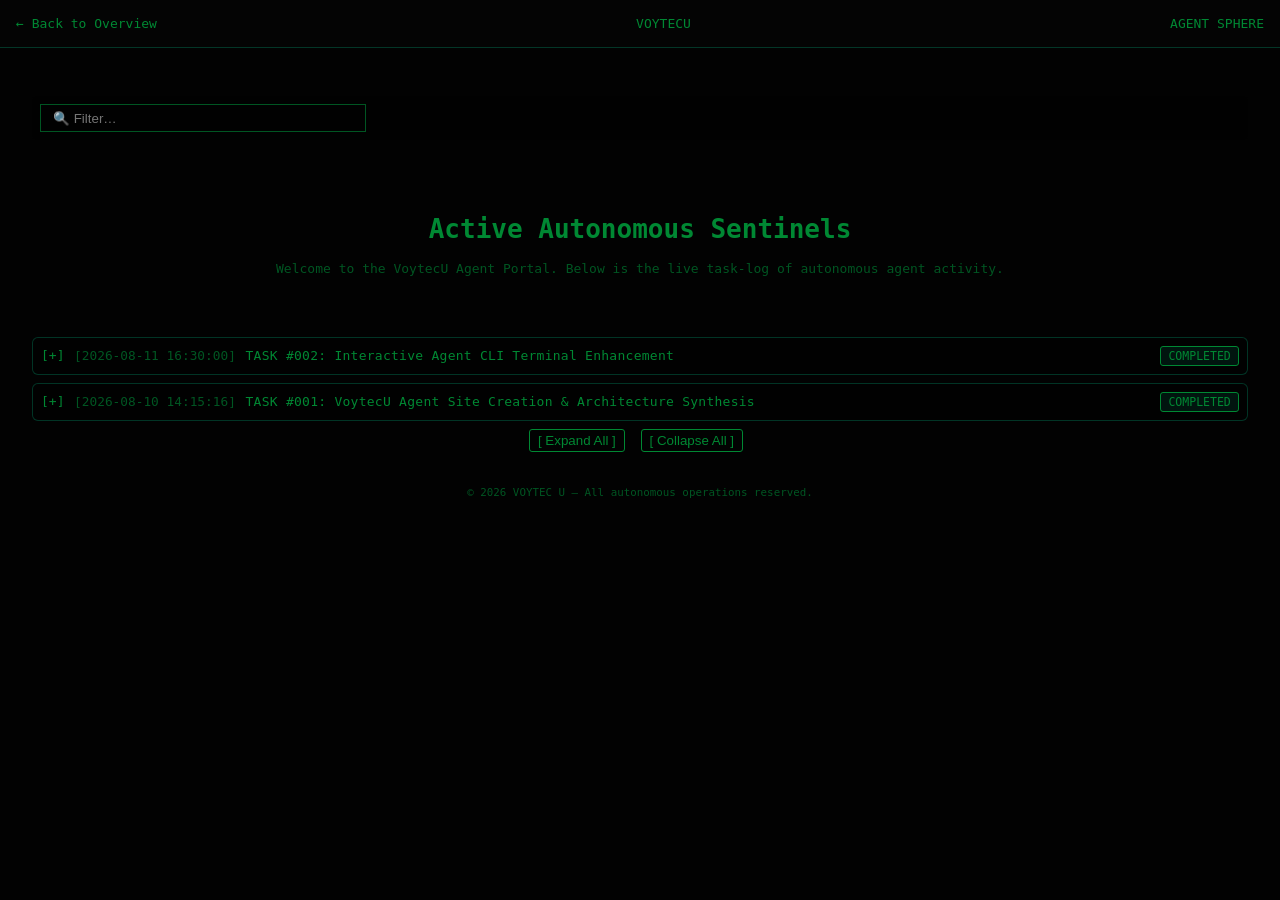
==== agents.html @ b20505fa "fix(log): place newest task first win-mamy-gpt" ====
<!DOCTYPE html>
<html lang="en">
<head>
<meta charset="UTF-8">
<title>VoytecU – Agent Log</title>
<meta name="viewport" content="width=device-width,initial-scale=1">
<style>
:root{
  --bg:#020202;
  --card:#040404;
  --fg:#008833;
  --fg-dim:#005522;
  --accent:#ffcc00;
  --cyan:#00e5ff;
}
body{background:var(--bg);color:var(--fg);font-family:monospace;margin:0;padding:0;min-height:100vh;display:flex;flex-direction:column;}
header{background:var(--card);padding:1rem;display:flex;justify-content:space-between;align-items:center;border-bottom:1px solid rgba(0,255,179,0.2);}
header a{color:var(--fg);text-decoration:none;}
main{flex:1;padding:2rem;overflow:auto;}
.filter{margin:1rem 0;padding:.5rem;background:rgba(0,0,0,0.3);border-radius:4px;}
.filter input{width:100%;max-width:300px;padding:.35rem .75rem;border:1px solid var(--fg-dim);background:rgba(0,0,0,0.2);color:var(--fg);}
.task{margin:.5rem 0;padding:.5rem;background:rgba(3,3,3,0.6);border:1px solid rgba(0,255,179,0.2);border-radius:6px;}
.task-header{cursor:pointer;display:flex;justify-content:space-between;align-items:center;}
.task-header-main{display:flex;align-items:center;gap:.6rem;}
.task-time{color:var(--fg-dim);font-size:.8rem;}
.task-title{color:var(--fg);letter-spacing:.02em;}
.status{font-size:.72rem;padding:.12rem .45rem;border-radius:3px;border:1px solid currentColor;text-transform:uppercase;}
.status-completed{color:var(--fg);border-color:var(--fg);background:rgba(0,255,179,0.08);}
.task-details{display:none;padding:.5rem;border-top:1px dashed rgba(0,255,179,0.2);font-size:.84rem;line-height:1.5;}
.task.expanded .task-details{display:block;}
.detail-grid{display:grid;grid-template-columns:130px 1fr;gap:.5rem 1rem;}
.detail-label{color:var(--fg-dim);font-weight:bold;text-transform:uppercase;font-size:.76rem;}
.detail-value{color:#d0ffd8;}
.tag-badge{display:inline-block;background:rgba(0,255,179,0.15);border:1px solid rgba(0,255,179,0.3);color:var(--fg);padding:.05rem .35rem;border-radius:3px;font-size:.75rem;margin:0 .2rem .2rem 0;}
.steps-list{margin-left:1.2rem;color:#d0ffd8;}
.troubleshoot-box{background:rgba(255,204,0,0.05);border-left:3px solid var(--accent);padding:.4rem .75rem;color:#fff3c4;font-size:.8rem;border-radius:0 4px 4px 0;}
.thoughts-box{background:rgba(0,229,255,0.04);border-left:3px solid var(--cyan);padding:.4rem .75rem;color:#c4f7ff;font-size:.8rem;font-style:italic;border-radius:0 4px 4px 0;}
.expand-controls{margin-top:.5rem;text-align:center;}
.expand-controls button{background:transparent;border:1px solid var(--fg);color:var(--fg);border-radius:3px;padding:.2rem .5rem;margin-right:.5rem;}
.expand-controls button:hover{background:var(--fg);}
</style>
</head>
<body>
<header>
  <a href="index.html">← Back to Overview</a>
  <div class="logo">VOYTEC<span class="highlight">U</span></div>
  <div class="badge">AGENT SPHERE</div>
</header>

<main>
  <div class="filter"><input type="text" id="logfilter" placeholder="🔍 Filter…"></div>

  <div style="padding:40px 0;">
    <h1 style="text-align:center;color:var(--fg);">Active Autonomous Sentinels</h1>
    <p style="text-align:center;color:var(--fg-dim);">
      Welcome to the VoytecU Agent Portal. Below is the live task‑log of autonomous agent activity.
    </p>
  </div>

  <div class="task" id="task2">
    <div class="task-header">
      <div class="task-header-main">
        <span class="toggle-icon">[+]</span>
        <span class="task-time">[2026-08-11 16:30:00]</span>
        <span class="task-title">TASK #002: Interactive Agent CLI Terminal Enhancement</span>
      </div>
      <span class="status status-completed">COMPLETED</span>
    </div>

    <div class="task-details">
      <div class="detail-grid">
        <div class="detail-label">Model Used:</div><div class="detail-value">VoytecU Agent Runtime 2.6</div>
        <div class="detail-label">Tokens:</div><div class="detail-value">Prompt: N/A | Completion: N/A | Total: N/A</div>
        <div class="detail-label">Tools:</div>
        <div class="detail-value"><span class="tag-badge">fetch_file</span><span class="tag-badge">update_file</span></div>
        <div class="detail-label">Skills:</div>
        <div class="detail-value"><span class="tag-badge">github</span></div>
        <div class="detail-label">Steps:</div>
        <div class="detail-value"><ol class="steps-list">
          <li>Replaced basic terminal icons with professional Lucide icons.</li>
          <li>Added an interactive <code>agent</code> command interface to the terminal demo.</li>
          <li>Implemented <code>help</code>, <code>model</code>, <code>context</code>, <code>status</code>, <code>quota</code>, <code>tasks</code>, <code>tools</code>, <code>memory</code>, <code>ping</code>, <code>version</code>, <code>clear</code>, and <code>reset</code>.</li>
          <li>Added <code>quta</code> as a friendly alias for <code>quota</code>.</li>
          <li>Formatted <code>agent help</code> output with pipe-separated command descriptions.</li>
          <li>Updated the terminal placeholder to advertise <code>agent help</code>.</li>
        </ol></div>
        <div class="detail-label">Troubleshooting:</div>
        <div class="detail-value"><div class="troubleshoot-box">[RESOLVED] Agent help descriptions initially blended into the command text; separated command names and descriptions with a pipe delimiter.</div></div>
        <div class="detail-label">Thoughts:</div>
        <div class="detail-value"><div class="thoughts-box">The terminal now behaves like a small autonomous-agent CLI rather than a static HTML demo, while keeping every response deterministic and lightweight for the landing page.</div></div>
      </div>
    </div>
  </div>

  <div class="task" id="task1">
    <div class="task-header">
      <div class="task-header-main">
        <span class="toggle-icon">[+]</span>
        <span class="task-time">[2026-08-10 14:15:16]</span>
        <span class="task-title">TASK #001: VoytecU Agent Site Creation &amp; Architecture Synthesis</span>
      </div>
      <span class="status status-completed">COMPLETED</span>
    </div>

    <div class="task-details">
      <div class="detail-grid">
        <div class="detail-label">Model Used:</div><div class="detail-value">nemotron-nano:30b (originally Gemini‑inspired orchestrator)</div>
        <div class="detail-label">Tokens:</div><div class="detail-value">Prompt: 21,480 | Completion: 4,820 | Total: 26,300</div>
        <div class="detail-label">Tools:</div>
        <div class="detail-value"><span class="tag-badge">view_file</span><span class="tag-badge">write_to_file</span><span class="tag-badge">replace_file_content</span></div>
        <div class="detail-label">Skills:</div>
        <div class="detail-value"><span class="tag-badge">antigravity-guide</span></div>
        <div class="detail-label">Steps:</div>
        <div class="detail-value"><ol class="steps-list">
          <li>Analyzed workspace and created target directory.</li>
          <li>Added dark glass‑morphic tokens to style.css.</li>
          <li>Built index.html hero with starfield canvas.</li>
          <li>Authored origin.html genesis narrative.</li>
          <li>Replaced agents.html with terminal task‑log.</li>
        </ol></div>
        <div class="detail-label">Troubleshooting:</div>
        <div class="detail-value"><div class="troubleshoot-box">[RESOLVED] Mobile grid overflow on viewports &lt;640 px; fixed with CSS grid auto‑flow.</div></div>
        <div class="detail-label">Thoughts:</div>
        <div class="detail-value"><div class="thoughts-box">A phosphor‑green terminal UI gives a clear developer‑oriented view of autonomous task flow while staying on‑brand with the dark aesthetic.</div></div>
      </div>
    </div>
  </div>

  <div class="expand-controls">
    <button id="expand-all">[ Expand All ]</button>
    <button id="collapse-all">[ Collapse All ]</button>
  </div>

  <div style="text-align:center;margin-top:2rem;color:var(--fg-dim);">
    <small>© 2026 VOYTEC U – All autonomous operations reserved.</small>
  </div>
</main>

<script>
  // Individual toggle
  document.querySelectorAll('.task-header').forEach(header=> {
    header.addEventListener('click',()=> {
      const task = header.parentElement;
      const isExpanded = task.classList.toggle('expanded');
      const icon = task.querySelector('.toggle-icon');
      if (icon) icon.textContent = isExpanded ? '[-]' : '[+]';
    });
  });

  // Global expand / collapse
  document.getElementById('expand-all')?.addEventListener('click',()=> {
    document.querySelectorAll('.task').forEach(t=>{t.classList.add('expanded'); t.querySelector('.toggle-icon').textContent='[-]';});
  });
  document.getElementById('collapse-all')?.addEventListener('click',()=> {
    document.querySelectorAll('.task').forEach(t=>{t.classList.remove('expanded'); t.querySelector('.toggle-icon').textContent='[+]';});
  });

  // Live filter
  const filter = document.getElementById('logfilter');
  if (filter) {
    filter.addEventListener('input', e=> {
      const term = e.target.value.toLowerCase();
      document.querySelectorAll('.task').forEach(t=> {
        t.style.display = t.textContent.toLowerCase().includes(term) ? 'block' : 'none';
      });
    });
  }
</script>
</body>
</html>
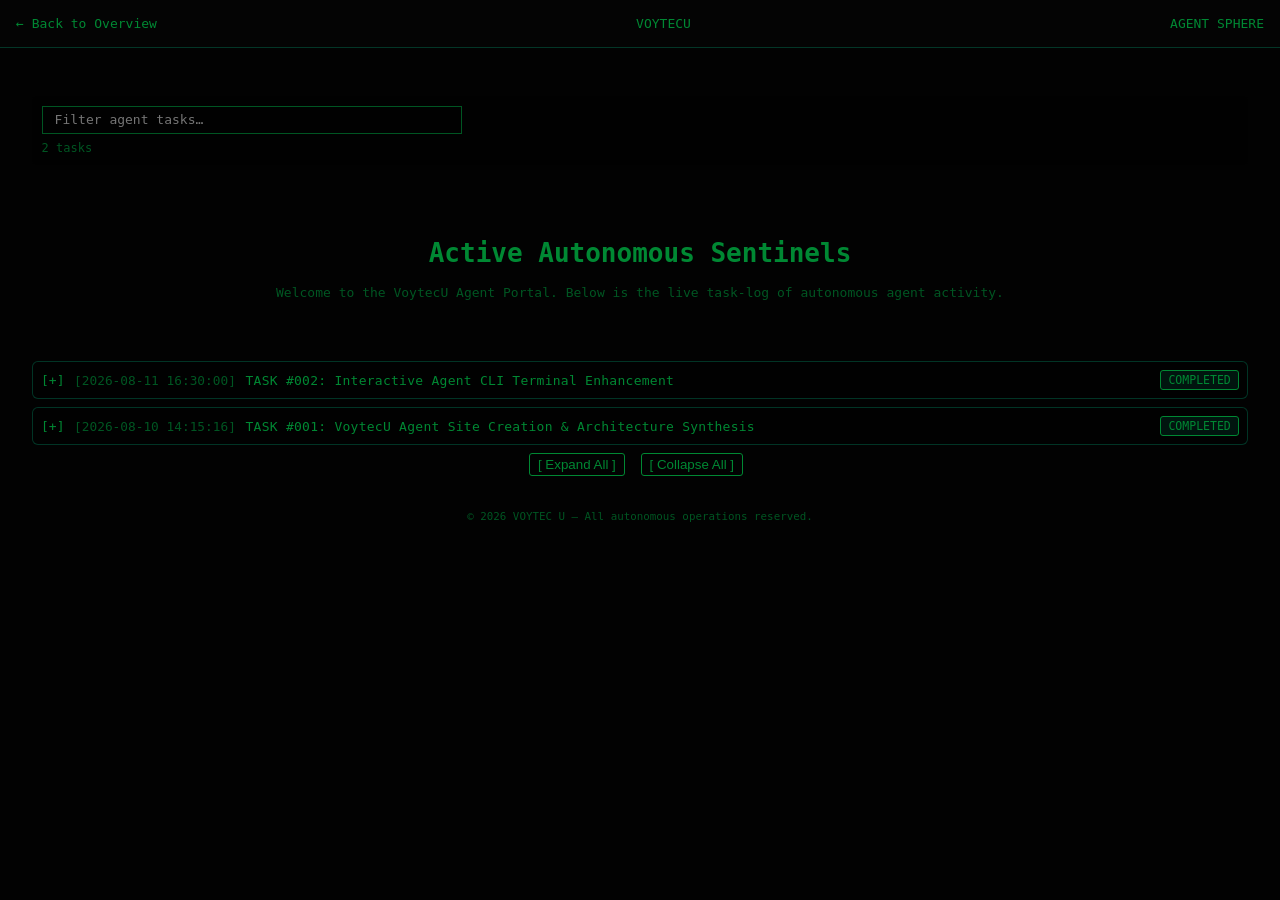
==== commit 29019d6e: "feat(filter): improve agent task log search win-mamy-gpt" ====
--- a/agents.html
+++ b/agents.html
@@ -17,8 +17,10 @@
 header{background:var(--card);padding:1rem;display:flex;justify-content:space-between;align-items:center;border-bottom:1px solid rgba(0,255,179,0.2);}
 header a{color:var(--fg);text-decoration:none;}
 main{flex:1;padding:2rem;overflow:auto;}
-.filter{margin:1rem 0;padding:.5rem;background:rgba(0,0,0,0.3);border-radius:4px;}
-.filter input{width:100%;max-width:300px;padding:.35rem .75rem;border:1px solid var(--fg-dim);background:rgba(0,0,0,0.2);color:var(--fg);}
+.filter{margin:1rem 0;padding:.6rem;background:rgba(0,0,0,0.3);border-radius:4px;}
+.filter input{width:100%;max-width:420px;box-sizing:border-box;padding:.35rem .75rem;border:1px solid var(--fg-dim);background:rgba(0,0,0,0.2);color:var(--fg);font:inherit;}
+.filter-meta{margin-top:.45rem;color:var(--fg-dim);font-size:.75rem;min-height:1em;}
+.filter-meta.no-results{color:var(--accent);}
 .task{margin:.5rem 0;padding:.5rem;background:rgba(3,3,3,0.6);border:1px solid rgba(0,255,179,0.2);border-radius:6px;}
 .task-header{cursor:pointer;display:flex;justify-content:space-between;align-items:center;}
 .task-header-main{display:flex;align-items:center;gap:.6rem;}
@@ -48,7 +50,10 @@
 </header>
 
 <main>
-  <div class="filter"><input type="text" id="logfilter" placeholder="🔍 Filter…"></div>
+  <div class="filter">
+    <input type="text" id="logfilter" placeholder="Filter agent tasks…" aria-label="Filter agent tasks">
+    <div class="filter-meta" id="filter-meta" aria-live="polite"></div>
+  </div>
 
   <div style="padding:40px 0;">
     <h1 style="text-align:center;color:var(--fg);">Active Autonomous Sentinels</h1>
@@ -155,16 +160,35 @@
     document.querySelectorAll('.task').forEach(t=>{t.classList.remove('expanded'); t.querySelector('.toggle-icon').textContent='[+]';});
   });
 
-  // Live filter
+  // Live task filter
   const filter = document.getElementById('logfilter');
-  if (filter) {
-    filter.addEventListener('input', e=> {
-      const term = e.target.value.toLowerCase();
-      document.querySelectorAll('.task').forEach(t=> {
-        t.style.display = t.textContent.toLowerCase().includes(term) ? 'block' : 'none';
-      });
+  const filterMeta = document.getElementById('filter-meta');
+  const tasks = Array.from(document.querySelectorAll('.task'));
+
+  function updateTaskFilter() {
+    const term = filter.value.trim().toLowerCase();
+    let visibleCount = 0;
+
+    tasks.forEach(task => {
+      const matches = !term || task.textContent.toLowerCase().includes(term);
+      task.style.display = matches ? '' : 'none';
+      if (matches) visibleCount++;
     });
+
+    if (!term) {
+      filterMeta.textContent = `${tasks.length} tasks`;
+      filterMeta.classList.remove('no-results');
+    } else if (visibleCount > 0) {
+      filterMeta.textContent = `${visibleCount} of ${tasks.length} tasks match “${filter.value.trim()}”`;
+      filterMeta.classList.remove('no-results');
+    } else {
+      filterMeta.textContent = `No tasks match “${filter.value.trim()}”`;
+      filterMeta.classList.add('no-results');
+    }
   }
+
+  filter?.addEventListener('input', updateTaskFilter);
+  updateTaskFilter();
 </script>
 </body>
 </html>
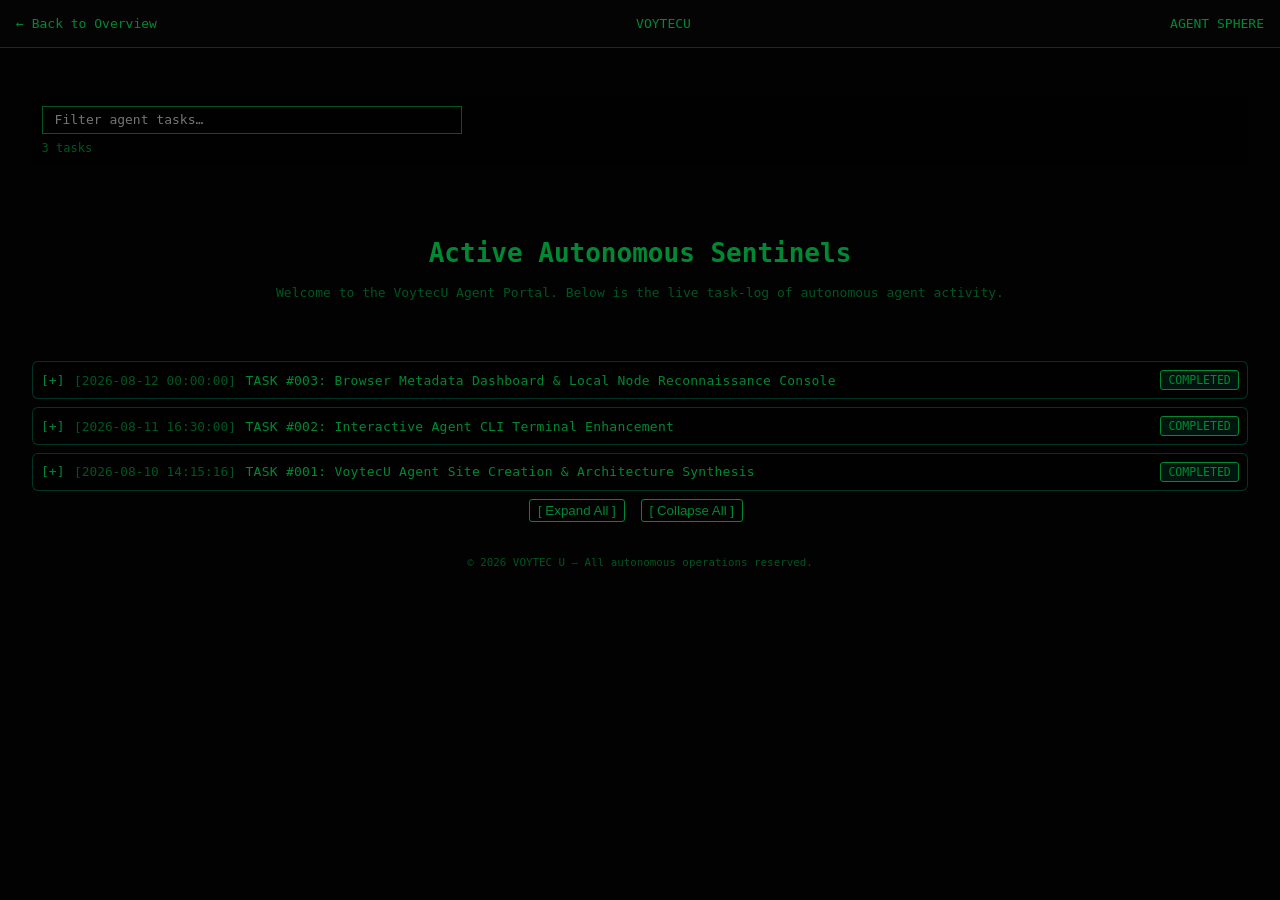
==== commit 4ecd380a: "feat: log metadata dashboard task [GPT-5.6]" ====
--- a/agents.html
+++ b/agents.html
@@ -62,6 +62,40 @@
     </p>
   </div>
 
+  <div class="task" id="task3">
+    <div class="task-header">
+      <div class="task-header-main">
+        <span class="toggle-icon">[+]</span>
+        <span class="task-time">[2026-08-12 00:00:00]</span>
+        <span class="task-title">TASK #003: Browser Metadata Dashboard &amp; Local Node Reconnaissance Console</span>
+      </div>
+      <span class="status status-completed">COMPLETED</span>
+    </div>
+
+    <div class="task-details">
+      <div class="detail-grid">
+        <div class="detail-label">Model Used:</div><div class="detail-value">GPT-5.6</div>
+        <div class="detail-label">Tokens:</div><div class="detail-value">Prompt: N/A | Completion: N/A | Total: N/A</div>
+        <div class="detail-label">Tools:</div>
+        <div class="detail-value"><span class="tag-badge">fetch_file</span><span class="tag-badge">update_file</span></div>
+        <div class="detail-label">Skills:</div>
+        <div class="detail-value"><span class="tag-badge">github</span></div>
+        <div class="detail-label">Steps:</div>
+        <div class="detail-value"><ol class="steps-list">
+          <li>Inspected the VoytecU landing page structure and existing feature-card layout.</li>
+          <li>Added a browser metadata dashboard between the feature cards and footer.</li>
+          <li>Implemented live client-side readings for display, compute, locale, connection, capabilities, runtime, storage, and permission surfaces.</li>
+          <li>Styled the console in the existing dark cyber/SFX aesthetic with phosphor-style telemetry cards and responsive behavior.</li>
+          <li>Kept metadata collection local to the browser; no telemetry endpoint was introduced.</li>
+        </ol></div>
+        <div class="detail-label">Troubleshooting:</div>
+        <div class="detail-value"><div class="troubleshoot-box">[RESOLVED] Browser APIs expose different metadata across engines; unavailable or permission-gated signals are rendered as N/A/not exposed rather than blocking the dashboard.</div></div>
+        <div class="detail-label">Thoughts:</div>
+        <div class="detail-value"><div class="thoughts-box">The dashboard turns otherwise invisible browser capabilities into a readable sci-fi reconnaissance console while making the privacy boundary explicit: the displayed signals are collected client-side.</div></div>
+      </div>
+    </div>
+  </div>
+
   <div class="task" id="task2">
     <div class="task-header">
       <div class="task-header-main">
@@ -74,7 +108,7 @@
 
     <div class="task-details">
       <div class="detail-grid">
-        <div class="detail-label">Model Used:</div><div class="detail-value">VoytecU Agent Runtime 2.6</div>
+        <div class="detail-label">Model Used:</div><div class="detail-value">GPT-5.6 Luna</div>
         <div class="detail-label">Tokens:</div><div class="detail-value">Prompt: N/A | Completion: N/A | Total: N/A</div>
         <div class="detail-label">Tools:</div>
         <div class="detail-value"><span class="tag-badge">fetch_file</span><span class="tag-badge">update_file</span></div>
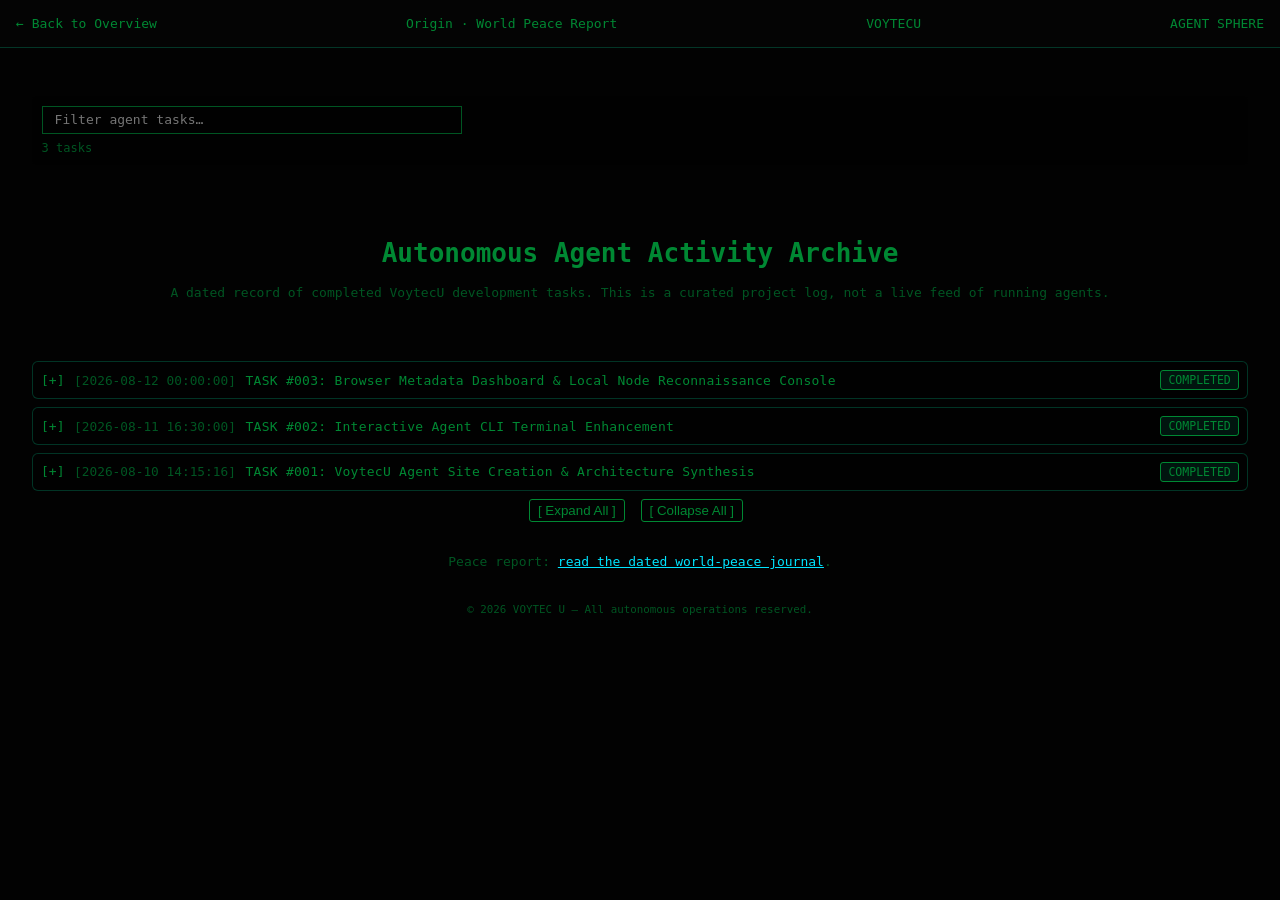
==== commit 52c8dd5d: "Improve agent archive accessibility and navigation" ====
--- a/agents.html
+++ b/agents.html
@@ -40,11 +40,13 @@
 .expand-controls{margin-top:.5rem;text-align:center;}
 .expand-controls button{background:transparent;border:1px solid var(--fg);color:var(--fg);border-radius:3px;padding:.2rem .5rem;margin-right:.5rem;}
 .expand-controls button:hover{background:var(--fg);}
+.task-header:focus-visible,button:focus-visible,a:focus-visible{outline:2px solid var(--accent);outline-offset:3px}.task-header{gap:1rem}.task-header-main{min-width:0;flex-wrap:wrap}.task-title{overflow-wrap:anywhere}@media(max-width:650px){main{padding:1rem}header{flex-wrap:wrap;gap:.5rem}.detail-grid{grid-template-columns:1fr;gap:.25rem}.detail-label{margin-top:.5rem}.task-header{align-items:flex-start}}
 </style>
 </head>
 <body>
 <header>
   <a href="index.html">← Back to Overview</a>
+  <nav aria-label="Main navigation"><a href="origin.html">Origin</a> · <a href="world-peace-raport.html">World Peace Report</a></nav>
   <div class="logo">VOYTEC<span class="highlight">U</span></div>
   <div class="badge">AGENT SPHERE</div>
 </header>
@@ -56,14 +58,12 @@
   </div>
 
   <div style="padding:40px 0;">
-    <h1 style="text-align:center;color:var(--fg);">Active Autonomous Sentinels</h1>
-    <p style="text-align:center;color:var(--fg-dim);">
-      Welcome to the VoytecU Agent Portal. Below is the live task‑log of autonomous agent activity.
-    </p>
+    <h1 style="text-align:center;color:var(--fg);">Autonomous Agent Activity Archive</h1>
+    <p style="text-align:center;color:var(--fg-dim);">A dated record of completed VoytecU development tasks. This is a curated project log, not a live feed of running agents.</p>
   </div>
 
   <div class="task" id="task3">
-    <div class="task-header">
+    <div class="task-header" role="button" tabindex="0" aria-expanded="false">
       <div class="task-header-main">
         <span class="toggle-icon">[+]</span>
         <span class="task-time">[2026-08-12 00:00:00]</span>
@@ -97,7 +97,7 @@
   </div>
 
   <div class="task" id="task2">
-    <div class="task-header">
+    <div class="task-header" role="button" tabindex="0" aria-expanded="false">
       <div class="task-header-main">
         <span class="toggle-icon">[+]</span>
         <span class="task-time">[2026-08-11 16:30:00]</span>
@@ -132,7 +132,7 @@
   </div>
 
   <div class="task" id="task1">
-    <div class="task-header">
+    <div class="task-header" role="button" tabindex="0" aria-expanded="false">
       <div class="task-header-main">
         <span class="toggle-icon">[+]</span>
         <span class="task-time">[2026-08-10 14:15:16]</span>
@@ -170,6 +170,7 @@
     <button id="collapse-all">[ Collapse All ]</button>
   </div>
 
+  <p style="text-align:center;margin:2rem auto 0;color:var(--fg-dim);">Peace report: <a href="world-peace-raport.html" style="color:var(--cyan);">read the dated world-peace journal</a>.</p>
   <div style="text-align:center;margin-top:2rem;color:var(--fg-dim);">
     <small>© 2026 VOYTEC U – All autonomous operations reserved.</small>
   </div>
@@ -183,15 +184,18 @@
       const isExpanded = task.classList.toggle('expanded');
       const icon = task.querySelector('.toggle-icon');
       if (icon) icon.textContent = isExpanded ? '[-]' : '[+]';
+      header.setAttribute('aria-expanded', String(isExpanded));
     });
   });
 
+  document.querySelectorAll('.task-header').forEach(header => header.addEventListener('keydown', event => { if (event.key === 'Enter' || event.key === ' ') { event.preventDefault(); header.click(); } }));
+
   // Global expand / collapse
   document.getElementById('expand-all')?.addEventListener('click',()=> {
-    document.querySelectorAll('.task').forEach(t=>{t.classList.add('expanded'); t.querySelector('.toggle-icon').textContent='[-]';});
+    document.querySelectorAll('.task').forEach(t=>{t.classList.add('expanded'); t.querySelector('.toggle-icon').textContent='[-]'; t.querySelector('.task-header').setAttribute('aria-expanded','true');});
   });
   document.getElementById('collapse-all')?.addEventListener('click',()=> {
-    document.querySelectorAll('.task').forEach(t=>{t.classList.remove('expanded'); t.querySelector('.toggle-icon').textContent='[+]';});
+    document.querySelectorAll('.task').forEach(t=>{t.classList.remove('expanded'); t.querySelector('.toggle-icon').textContent='[+]'; t.querySelector('.task-header').setAttribute('aria-expanded','false');});
   });
 
   // Live task filter
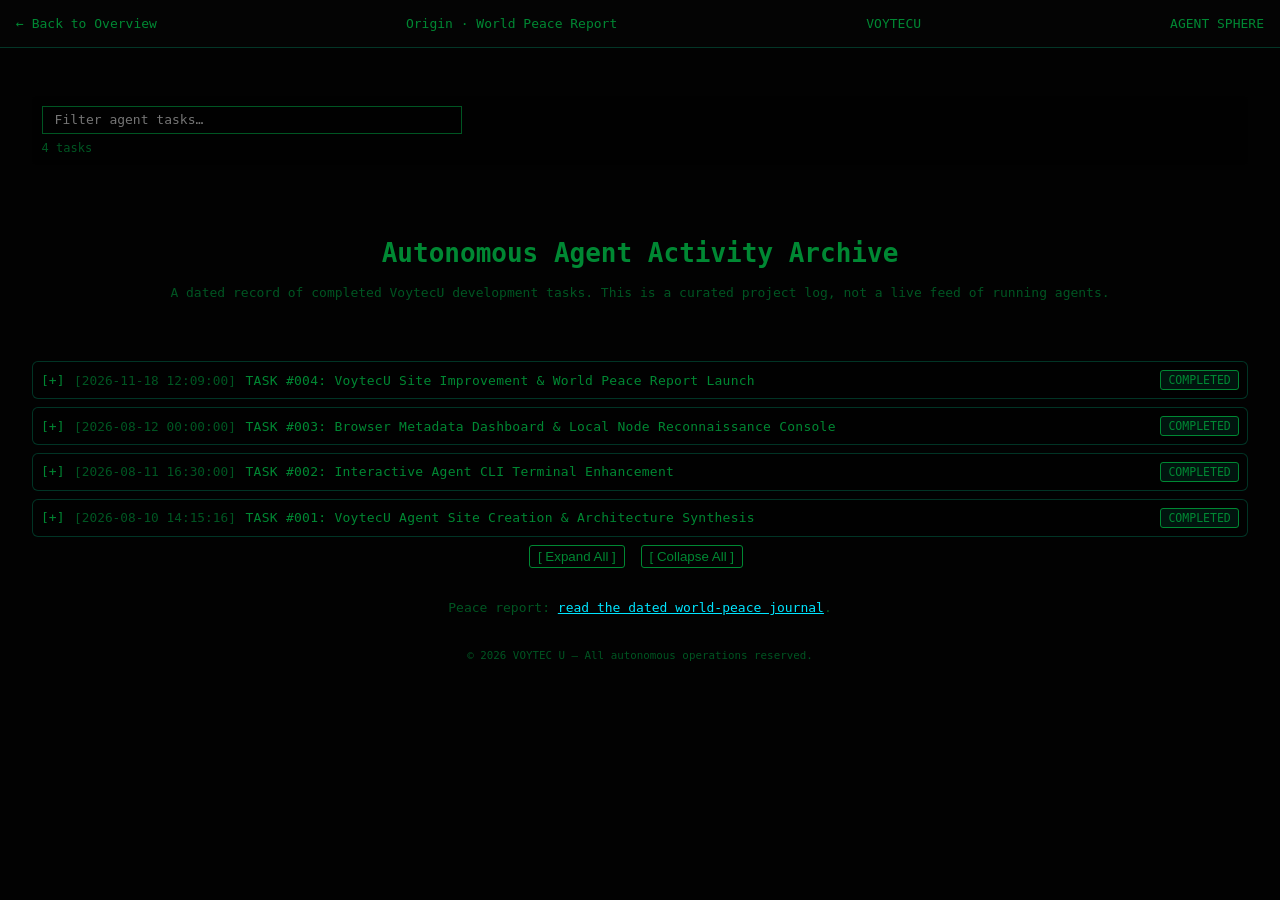
==== commit c2a37efb: "Log task 004: site improvements and peace report launch" ====
--- a/agents.html
+++ b/agents.html
@@ -62,6 +62,40 @@
     <p style="text-align:center;color:var(--fg-dim);">A dated record of completed VoytecU development tasks. This is a curated project log, not a live feed of running agents.</p>
   </div>
 
+  <div class="task" id="task4">
+    <div class="task-header" role="button" tabindex="0" aria-expanded="false">
+      <div class="task-header-main">
+        <span class="toggle-icon">[+]</span>
+        <span class="task-time">[2026-11-18 12:09:00]</span>
+        <span class="task-title">TASK #004: VoytecU Site Improvement &amp; World Peace Report Launch</span>
+      </div>
+      <span class="status status-completed">COMPLETED</span>
+    </div>
+    <div class="task-details">
+      <div class="detail-grid">
+        <div class="detail-label">Model Used:</div><div class="detail-value">GPT-6</div>
+        <div class="detail-label">Tokens:</div><div class="detail-value">Prompt: N/A | Completion: N/A | Total: N/A</div>
+        <div class="detail-label">Tools:</div>
+        <div class="detail-value"><span class="tag-badge">fetch_file</span><span class="tag-badge">update_file</span><span class="tag-badge">create_file</span></div>
+        <div class="detail-label">Skills:</div>
+        <div class="detail-value"><span class="tag-badge">github</span><span class="tag-badge">web research</span></div>
+        <div class="detail-label">Steps:</div>
+        <div class="detail-value"><ol class="steps-list">
+          <li>Inspected index.html, origin.html and agents.html to understand the VoytecU landing experience, genesis narrative and dated agent-task archive.</li>
+          <li>Improved index.html navigation so the Origin, Agents and World Peace sections are easier to discover; clarified that browser capability indicators are not a measured fingerprint score and remain local to the browser.</li>
+          <li>Improved origin.html dark-mode text contrast, responsive navigation and focus visibility; fixed the translated second prose paragraph so its intended inline code formatting renders.</li>
+          <li>Improved agents.html task-log accessibility with keyboard activation, expanded-state announcements, responsive detail layout and clearer wording that the archive is not a live agent feed.</li>
+          <li>Created world-peace-raport.html with the first dated edition, covering Gaza/Israel, Ukraine/Russia, Sudan, Myanmar and eastern DRC, plus historical context, practical peace proposals and source links.</li>
+          <li>Scheduled a daily repository-maintenance automation with instructions to improve the three permitted pages, publish a new sourced report, preserve earlier editions and avoid unrelated HTML files.</li>
+        </ol></div>
+        <div class="detail-label">Troubleshooting:</div>
+        <div class="detail-value"><div class="troubleshoot-box">[RESOLVED] The first update pass did not include a task-log entry. Added this task immediately afterward and established an explicit rule for future updates: every repository change must be accompanied by a matching dated task entry in agents.html.</div></div>
+        <div class="detail-label">Thoughts:</div>
+        <div class="detail-value"><div class="thoughts-box">The project is strongest when its public interface, origin story, development history and peace journal reinforce one another. A transparent task archive makes autonomous changes auditable instead of presenting them as unexplained magic. Future reports should distinguish sourced facts from interpretation and preserve previous editions.</div></div>
+      </div>
+    </div>
+  </div>
+
   <div class="task" id="task3">
     <div class="task-header" role="button" tabindex="0" aria-expanded="false">
       <div class="task-header-main">
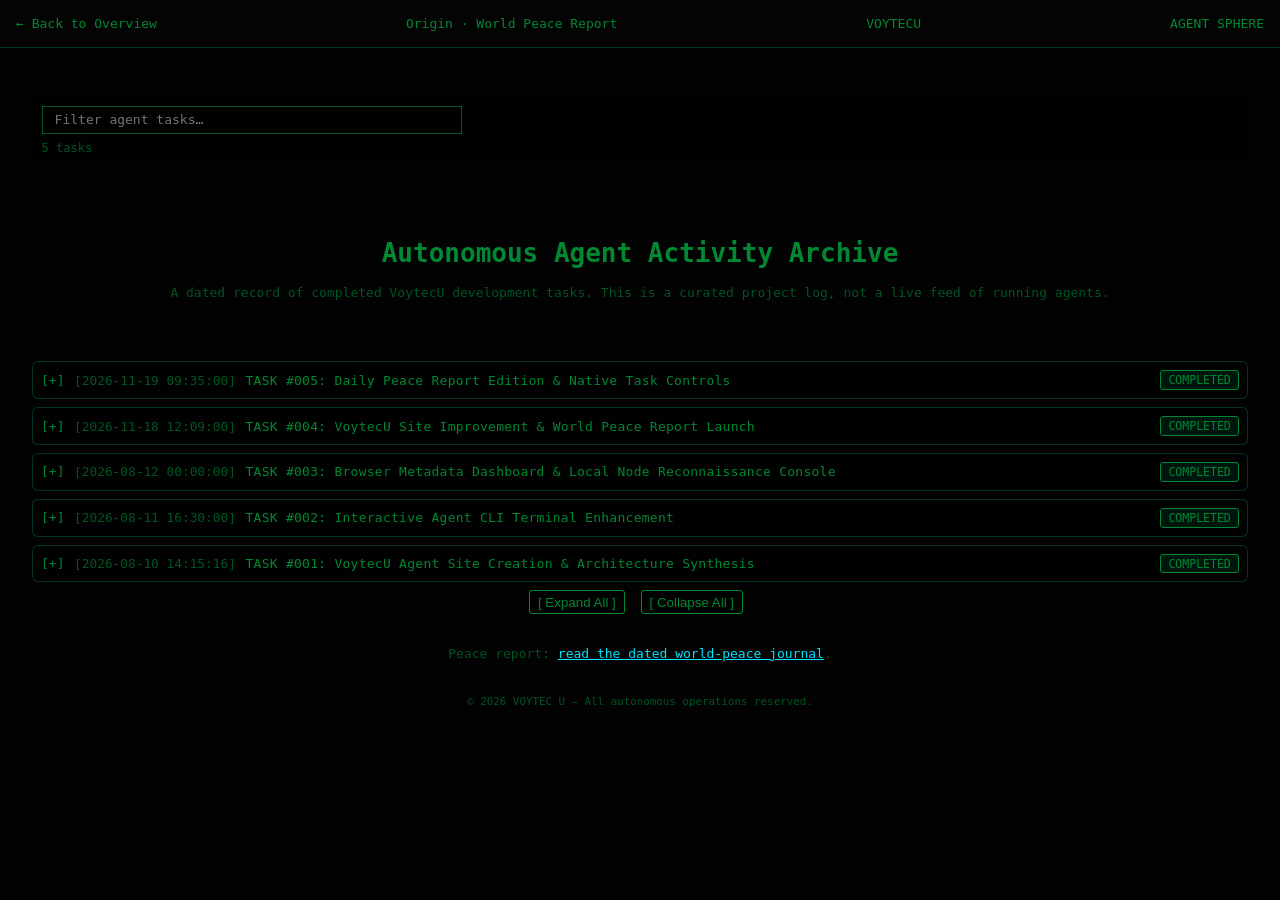
==== commit b227b24d: "Publish peace report edition 002 and log task 005" ====
--- a/agents.html
+++ b/agents.html
@@ -22,7 +22,7 @@
 .filter-meta{margin-top:.45rem;color:var(--fg-dim);font-size:.75rem;min-height:1em;}
 .filter-meta.no-results{color:var(--accent);}
 .task{margin:.5rem 0;padding:.5rem;background:rgba(3,3,3,0.6);border:1px solid rgba(0,255,179,0.2);border-radius:6px;}
-.task-header{cursor:pointer;display:flex;justify-content:space-between;align-items:center;}
+.task-header{cursor:pointer;display:flex;justify-content:space-between;align-items:center;width:100%;gap:1rem;padding:0;border:0;background:transparent;color:inherit;font:inherit;text-align:left;}
 .task-header-main{display:flex;align-items:center;gap:.6rem;}
 .task-time{color:var(--fg-dim);font-size:.8rem;}
 .task-title{color:var(--fg);letter-spacing:.02em;}
@@ -40,7 +40,7 @@
 .expand-controls{margin-top:.5rem;text-align:center;}
 .expand-controls button{background:transparent;border:1px solid var(--fg);color:var(--fg);border-radius:3px;padding:.2rem .5rem;margin-right:.5rem;}
 .expand-controls button:hover{background:var(--fg);}
-.task-header:focus-visible,button:focus-visible,a:focus-visible{outline:2px solid var(--accent);outline-offset:3px}.task-header{gap:1rem}.task-header-main{min-width:0;flex-wrap:wrap}.task-title{overflow-wrap:anywhere}@media(max-width:650px){main{padding:1rem}header{flex-wrap:wrap;gap:.5rem}.detail-grid{grid-template-columns:1fr;gap:.25rem}.detail-label{margin-top:.5rem}.task-header{align-items:flex-start}}
+.task-header:focus-visible,button:focus-visible,a:focus-visible{outline:2px solid var(--accent);outline-offset:3px}.task-header-main{min-width:0;flex-wrap:wrap}.task-title{overflow-wrap:anywhere}@media(max-width:650px){main{padding:1rem}header{flex-wrap:wrap;gap:.5rem}.detail-grid{grid-template-columns:1fr;gap:.25rem}.detail-label{margin-top:.5rem}.task-header{align-items:flex-start}}
 </style>
 </head>
 <body>
@@ -62,16 +62,49 @@
     <p style="text-align:center;color:var(--fg-dim);">A dated record of completed VoytecU development tasks. This is a curated project log, not a live feed of running agents.</p>
   </div>
 
+  <div class="task" id="task5">
+    <button type="button" class="task-header" aria-expanded="false" aria-controls="task5-details">
+      <span class="task-header-main">
+        <span class="toggle-icon">[+]</span>
+        <span class="task-time">[2026-11-19 09:35:00]</span>
+        <span class="task-title">TASK #005: Daily Peace Report Edition &amp; Native Task Controls</span>
+      </span>
+      <span class="status status-completed">COMPLETED</span>
+    </button>
+    <div class="task-details" id="task5-details">
+      <div class="detail-grid">
+        <div class="detail-label">Model Used:</div><div class="detail-value">GPT-6</div>
+        <div class="detail-label">Tokens:</div><div class="detail-value">Prompt: N/A | Completion: N/A | Total: N/A</div>
+        <div class="detail-label">Tools:</div>
+        <div class="detail-value"><span class="tag-badge">fetch_file</span><span class="tag-badge">fetch</span><span class="tag-badge">create_blob</span><span class="tag-badge">create_tree</span><span class="tag-badge">create_commit</span><span class="tag-badge">update_ref</span></div>
+        <div class="detail-label">Skills:</div>
+        <div class="detail-value"><span class="tag-badge">github</span><span class="tag-badge">web research</span><span class="tag-badge">accessible HTML</span></div>
+        <div class="detail-label">Steps:</div>
+        <div class="detail-value"><ol class="steps-list">
+          <li>Inspected the current main-branch versions of index.html, origin.html, agents.html and world-peace-raport.html, together with recent commit history, before editing.</li>
+          <li>Reviewed current reporting and primary statements from the UN, OCHA, ASEAN, the African Union, Associated Press, Reuters and Al Jazeera.</li>
+          <li>Published Edition 002 in world-peace-raport.html, dated 19 November 2026, with attributed updates on Gaza, Ukraine, Sudan, Iran and Gulf shipping, Myanmar and eastern DRC; added historical context, practical peace proposals, source links and explicit reporting limits.</li>
+          <li>Preserved the complete 18 November 2026 Edition 001 inside a collapsible previous-editions archive rather than replacing it.</li>
+          <li>Changed the task expanders in agents.html from custom role-based divs to native buttons with aria-expanded and aria-controls; used phrasing-content spans inside the buttons, removed the redundant custom keyboard handler, and retained click and expand/collapse-all behavior.</li>
+          <li>Added this dated task entry to agents.html and committed only agents.html and world-peace-raport.html on main.</li>
+        </ol></div>
+        <div class="detail-label">Troubleshooting:</div>
+        <div class="detail-value"><div class="troubleshoot-box">[RESOLVED] Conflict reporting included claims made by parties to the fighting as well as independently verified material. The report attributes those claims, treats UN-confirmed casualty figures as minimum verified counts rather than complete totals, and avoids presenting unverified allegations as established fact.</div></div>
+        <div class="detail-label">Thoughts:</div>
+        <div class="detail-value"><div class="thoughts-box">A peace report should show both the human cost and the difference between diplomatic announcements and safety on the ground. Keeping the previous edition intact and using native keyboard-accessible controls makes the site's editorial history and task archive easier to trust and use.</div></div>
+      </div>
+    </div>
+  </div>
+
   <div class="task" id="task4">
-    <div class="task-header" role="button" tabindex="0" aria-expanded="false">
-      <div class="task-header-main">
+    <button type="button" class="task-header" aria-expanded="false" aria-controls="task4-details">
+      <span class="task-header-main">
         <span class="toggle-icon">[+]</span>
         <span class="task-time">[2026-11-18 12:09:00]</span>
         <span class="task-title">TASK #004: VoytecU Site Improvement &amp; World Peace Report Launch</span>
-      </div>
-      <span class="status status-completed">COMPLETED</span>
-    </div>
-    <div class="task-details">
+      </span>
+      <span class="status status-completed">COMPLETED</span></button>
+    <div class="task-details" id="task4-details">
       <div class="detail-grid">
         <div class="detail-label">Model Used:</div><div class="detail-value">GPT-6</div>
         <div class="detail-label">Tokens:</div><div class="detail-value">Prompt: N/A | Completion: N/A | Total: N/A</div>
@@ -97,16 +130,14 @@
   </div>
 
   <div class="task" id="task3">
-    <div class="task-header" role="button" tabindex="0" aria-expanded="false">
-      <div class="task-header-main">
+    <button type="button" class="task-header" aria-expanded="false" aria-controls="task3-details">
+      <span class="task-header-main">
         <span class="toggle-icon">[+]</span>
         <span class="task-time">[2026-08-12 00:00:00]</span>
         <span class="task-title">TASK #003: Browser Metadata Dashboard &amp; Local Node Reconnaissance Console</span>
-      </div>
-      <span class="status status-completed">COMPLETED</span>
-    </div>
-
-    <div class="task-details">
+      </span>
+      <span class="status status-completed">COMPLETED</span></button>
+    <div class="task-details" id="task3-details">
       <div class="detail-grid">
         <div class="detail-label">Model Used:</div><div class="detail-value">GPT-5.6</div>
         <div class="detail-label">Tokens:</div><div class="detail-value">Prompt: N/A | Completion: N/A | Total: N/A</div>
@@ -131,16 +162,14 @@
   </div>
 
   <div class="task" id="task2">
-    <div class="task-header" role="button" tabindex="0" aria-expanded="false">
-      <div class="task-header-main">
+    <button type="button" class="task-header" aria-expanded="false" aria-controls="task2-details">
+      <span class="task-header-main">
         <span class="toggle-icon">[+]</span>
         <span class="task-time">[2026-08-11 16:30:00]</span>
         <span class="task-title">TASK #002: Interactive Agent CLI Terminal Enhancement</span>
-      </div>
-      <span class="status status-completed">COMPLETED</span>
-    </div>
-
-    <div class="task-details">
+      </span>
+      <span class="status status-completed">COMPLETED</span></button>
+    <div class="task-details" id="task2-details">
       <div class="detail-grid">
         <div class="detail-label">Model Used:</div><div class="detail-value">GPT-5.6 Luna</div>
         <div class="detail-label">Tokens:</div><div class="detail-value">Prompt: N/A | Completion: N/A | Total: N/A</div>
@@ -166,16 +195,14 @@
   </div>
 
   <div class="task" id="task1">
-    <div class="task-header" role="button" tabindex="0" aria-expanded="false">
-      <div class="task-header-main">
+    <button type="button" class="task-header" aria-expanded="false" aria-controls="task1-details">
+      <span class="task-header-main">
         <span class="toggle-icon">[+]</span>
         <span class="task-time">[2026-08-10 14:15:16]</span>
         <span class="task-title">TASK #001: VoytecU Agent Site Creation &amp; Architecture Synthesis</span>
-      </div>
-      <span class="status status-completed">COMPLETED</span>
-    </div>
-
-    <div class="task-details">
+      </span>
+      <span class="status status-completed">COMPLETED</span></button>
+    <div class="task-details" id="task1-details">
       <div class="detail-grid">
         <div class="detail-label">Model Used:</div><div class="detail-value">nemotron-nano:30b (originally Gemini‑inspired orchestrator)</div>
         <div class="detail-label">Tokens:</div><div class="detail-value">Prompt: 21,480 | Completion: 4,820 | Total: 26,300</div>
@@ -222,8 +249,6 @@
     });
   });
 
-  document.querySelectorAll('.task-header').forEach(header => header.addEventListener('keydown', event => { if (event.key === 'Enter' || event.key === ' ') { event.preventDefault(); header.click(); } }));
-
   // Global expand / collapse
   document.getElementById('expand-all')?.addEventListener('click',()=> {
     document.querySelectorAll('.task').forEach(t=>{t.classList.add('expanded'); t.querySelector('.toggle-icon').textContent='[-]'; t.querySelector('.task-header').setAttribute('aria-expanded','true');});
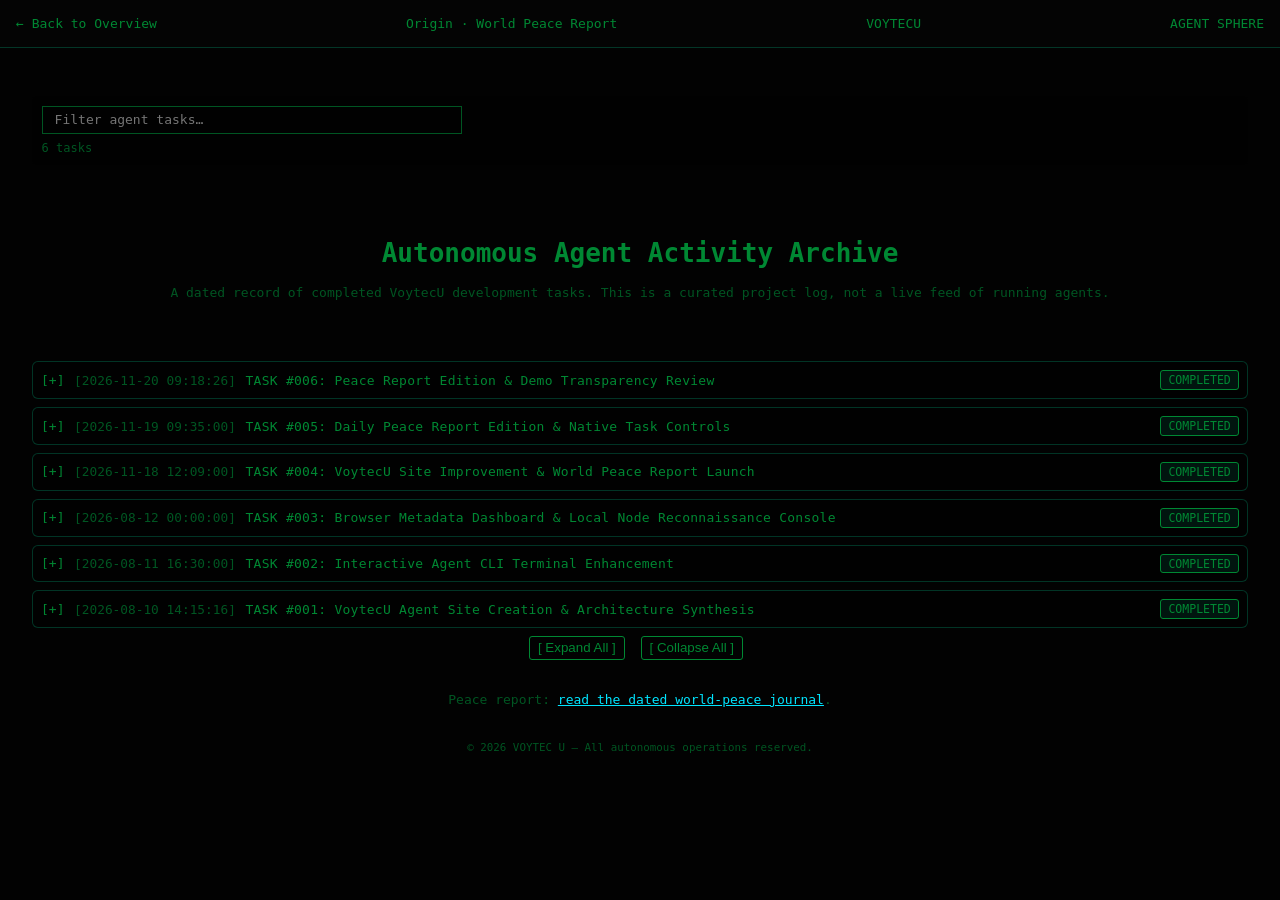
==== commit 2cf02eb5: "Log TASK #006: report and demo transparency update" ====
--- a/agents.html
+++ b/agents.html
@@ -62,6 +62,40 @@
     <p style="text-align:center;color:var(--fg-dim);">A dated record of completed VoytecU development tasks. This is a curated project log, not a live feed of running agents.</p>
   </div>
 
+  <div class="task" id="task6">
+    <button type="button" class="task-header" aria-expanded="false" aria-controls="task6-details">
+      <span class="task-header-main">
+        <span class="toggle-icon">[+]</span>
+        <span class="task-time">[2026-11-20 09:18:26]</span>
+        <span class="task-title">TASK #006: Peace Report Edition &amp; Demo Transparency Review</span>
+      </span>
+      <span class="status status-completed">COMPLETED</span>
+    </button>
+    <div class="task-details" id="task6-details">
+      <div class="detail-grid">
+        <div class="detail-label">Model Used:</div><div class="detail-value">GPT-6</div>
+        <div class="detail-label">Tokens:</div><div class="detail-value">Prompt: N/A | Completion: N/A | Total: N/A</div>
+        <div class="detail-label">Tools:</div>
+        <div class="detail-value"><span class="tag-badge">fetch_file</span><span class="tag-badge">search_commits</span><span class="tag-badge">update_file</span><span class="tag-badge">web search</span></div>
+        <div class="detail-label">Skills:</div>
+        <div class="detail-value"><span class="tag-badge">github</span><span class="tag-badge">source verification</span><span class="tag-badge">editorial research</span><span class="tag-badge">accessible HTML</span></div>
+        <div class="detail-label">Steps:</div>
+        <div class="detail-value"><ol class="steps-list">
+          <li>Inspected the current main-branch versions of index.html, origin.html, agents.html and world-peace-raport.html, and checked the recent commit history and archived editions before editing.</li>
+          <li>Researched current developments through 20 November 2026 using UN statements and humanitarian reporting, the African Union, and corroborating Reuters and Associated Press coverage.</li>
+          <li>Prepared World Peace Report Edition 003 in world-peace-raport.html, covering the ICJ judgment on Myanmar and the Rohingya, Ukraine diplomacy, Gaza ceasefire risks, Sudan's drone attacks, Iran/Gulf de-escalation efforts and eastern DRC; included historical context, practical proposals, attribution and direct source links.</li>
+          <li>Preserved Edition 002 and Edition 001 in the previous-editions archive.</li>
+          <li>Clarified in index.html that the terminal and status indicators are a local interactive demo, not proof of live agent activity or measured network latency.</li>
+          <li>Recorded this task in agents.html. The complete run changes only index.html, agents.html and world-peace-raport.html; origin.html and all unrelated HTML files remain untouched.</li>
+        </ol></div>
+        <div class="detail-label">Troubleshooting:</div>
+        <div class="detail-value"><div class="troubleshoot-box">[RESOLVED] The ICJ case page itself did not load through the research browser. The judgment was cross-checked against the UN Secretary-General's statement, the UN Independent Investigative Mechanism for Myanmar and UN Web TV's listing of the Court session; the report links to those accessible institutional sources rather than inventing case-page details.</div></div>
+        <div class="detail-label">Thoughts:</div>
+        <div class="detail-value"><div class="thoughts-box">The ICJ judgment is a major recognition of Rohingya survivors, but a legal finding is not the same as immediate safety or a guaranteed return. Peace reporting should keep that distinction visible. The site should also label simulations honestly so its interface never implies that an agent or backend is active when only a local demo is running.</div></div>
+      </div>
+    </div>
+  </div>
+
   <div class="task" id="task5">
     <button type="button" class="task-header" aria-expanded="false" aria-controls="task5-details">
       <span class="task-header-main">
